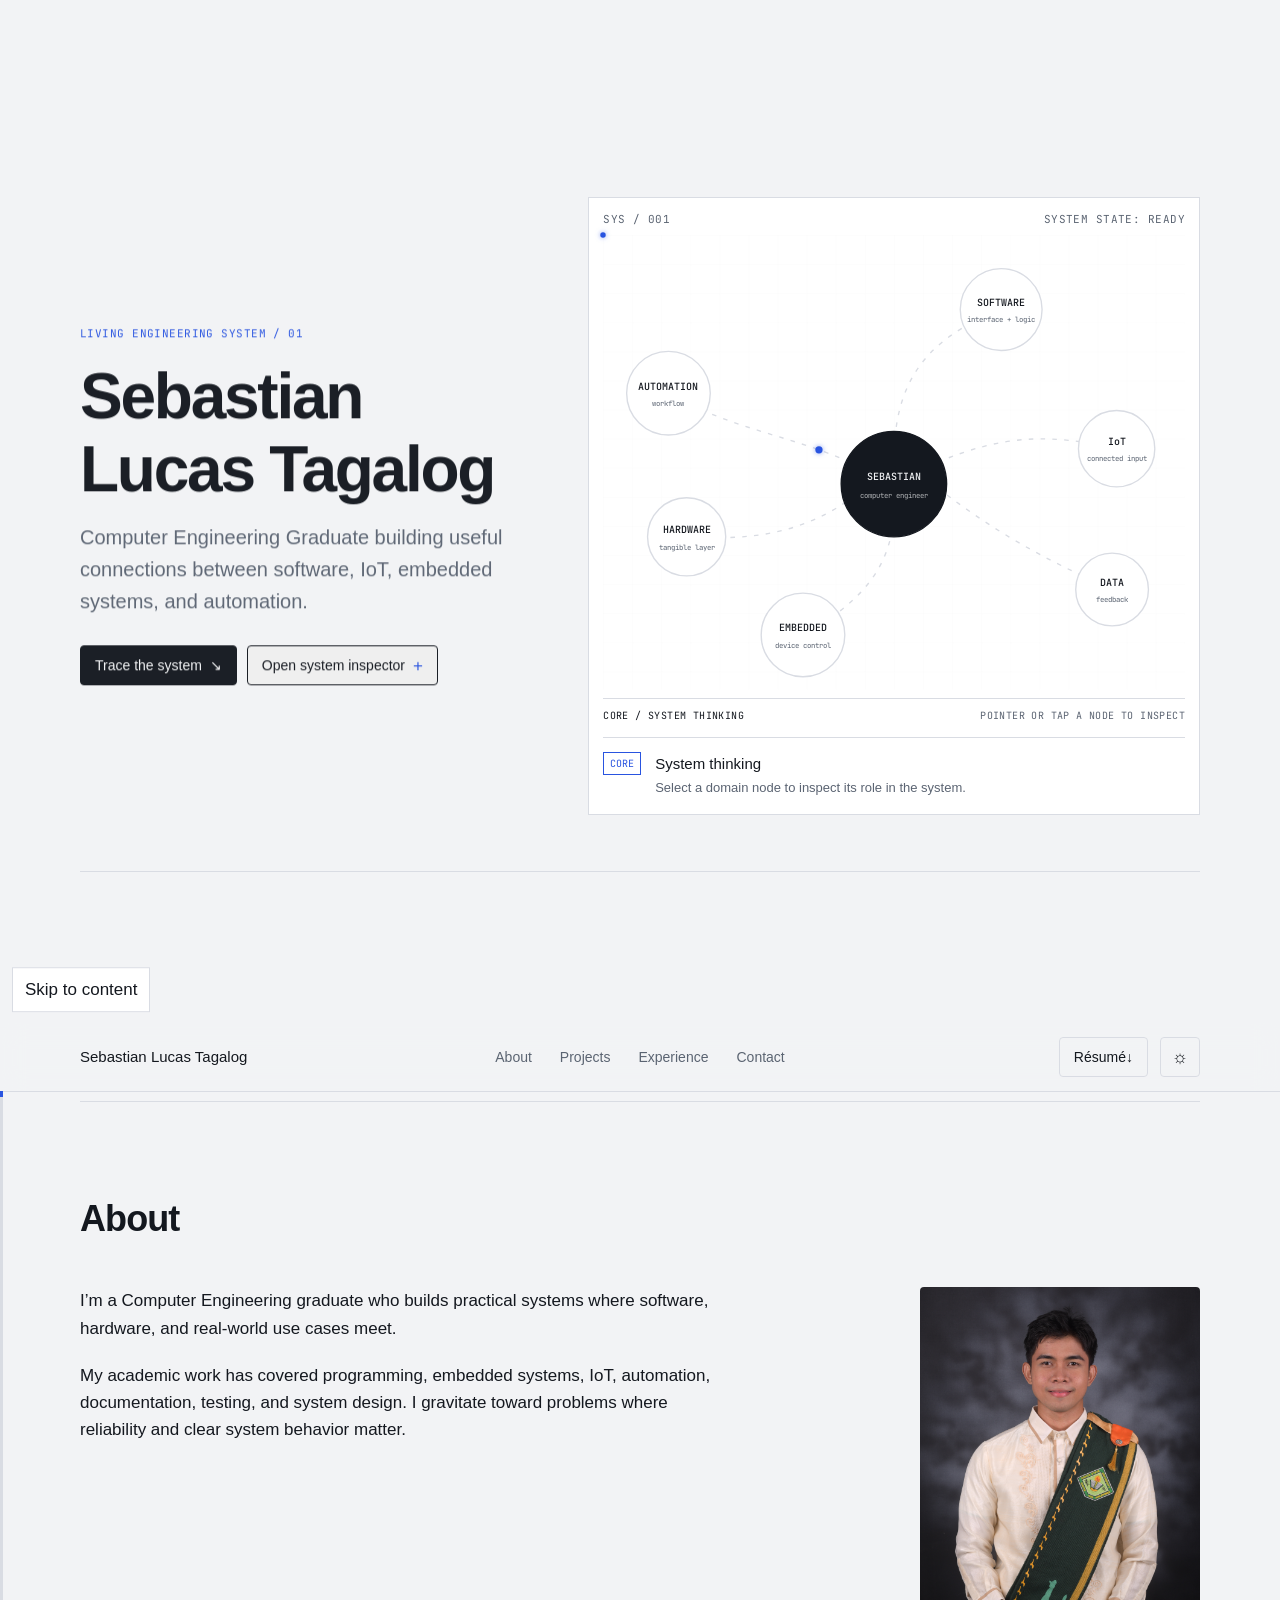
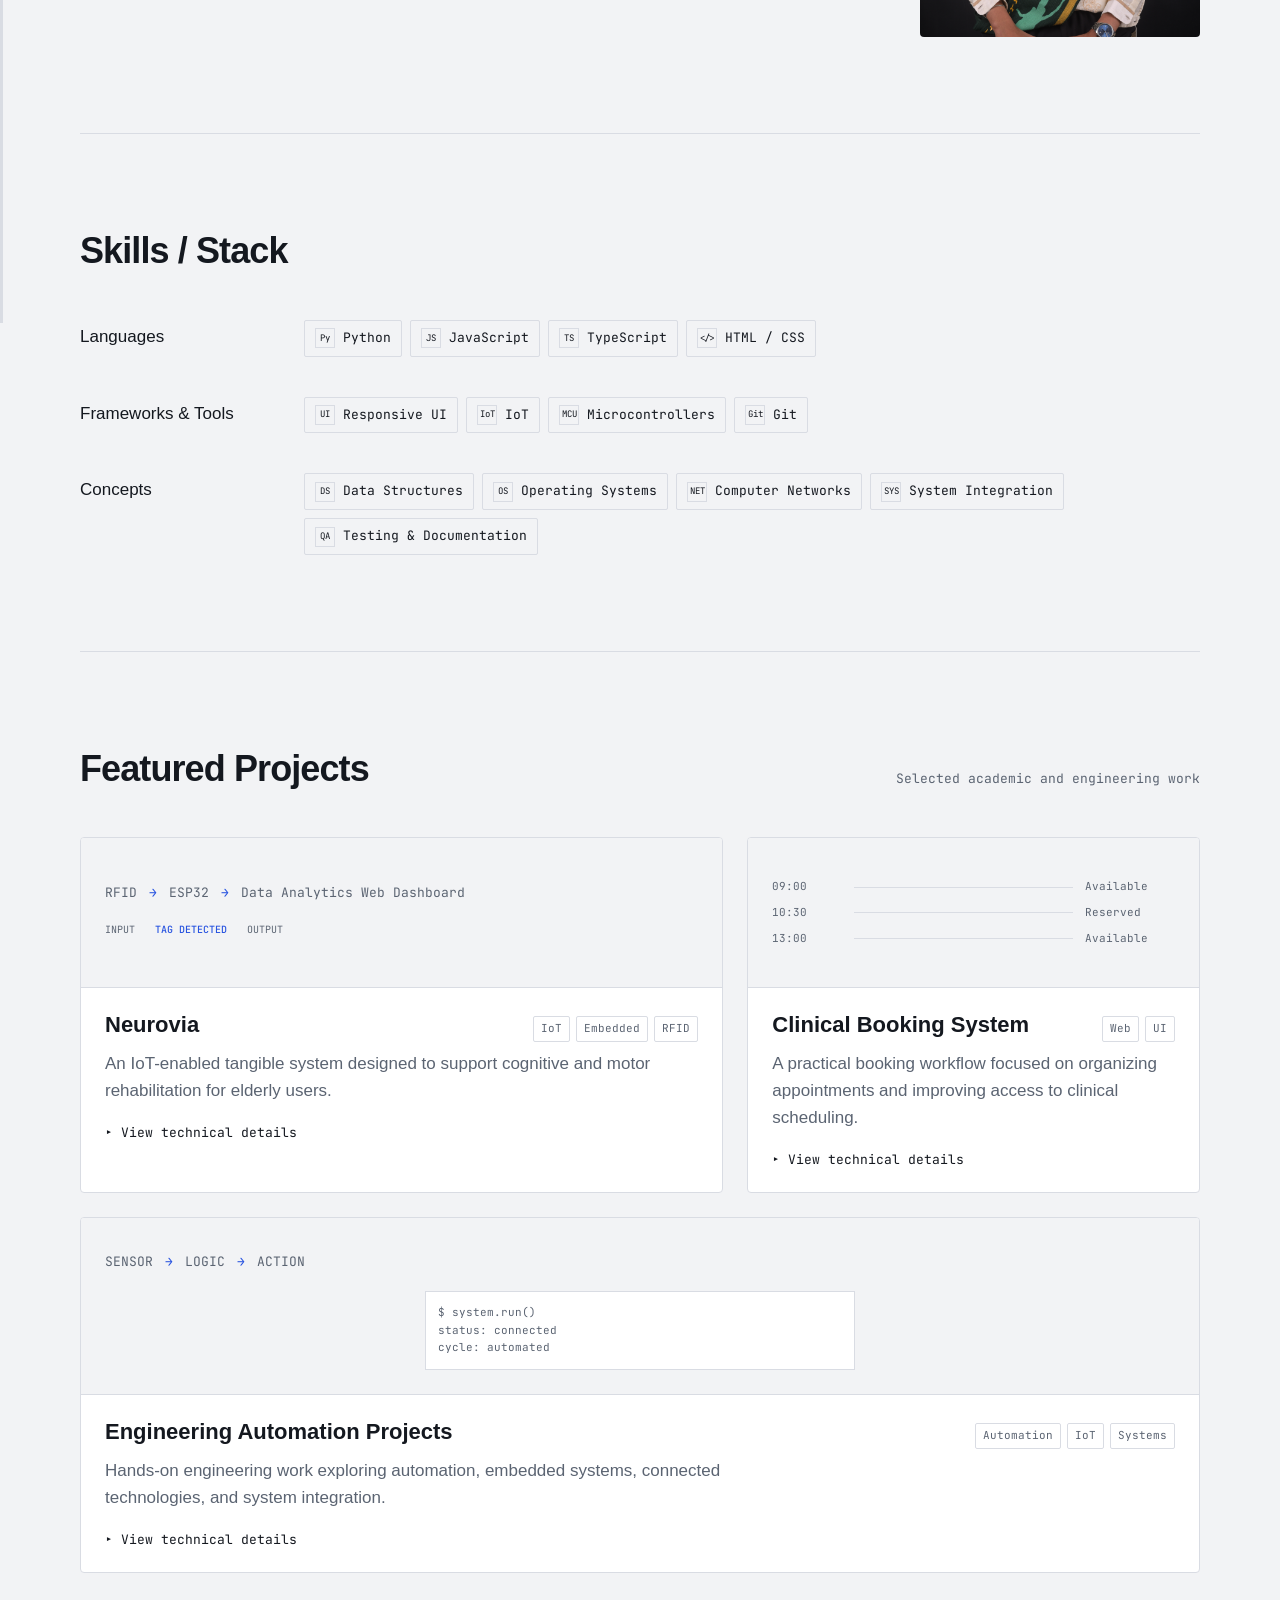
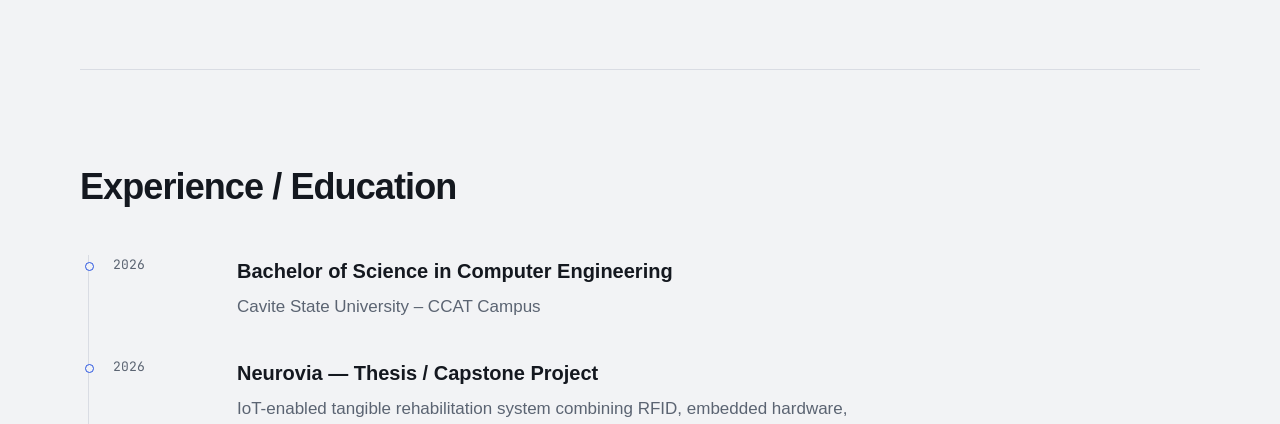
==== about.html @ 6913580d "Add files via upload" ====
<!doctype html><html lang="en"><head><meta charset="utf-8"><meta name="viewport" content="width=device-width, initial-scale=1"><meta http-equiv="refresh" content="0; url=index.html#about"><title>About | Sebastian Lucas Tagalog</title><link rel="canonical" href="index.html#about"></head><body><p>Redirecting to <a href="index.html#about">Sebastian Lucas Tagalog’s portfolio</a>…</p></body></html>
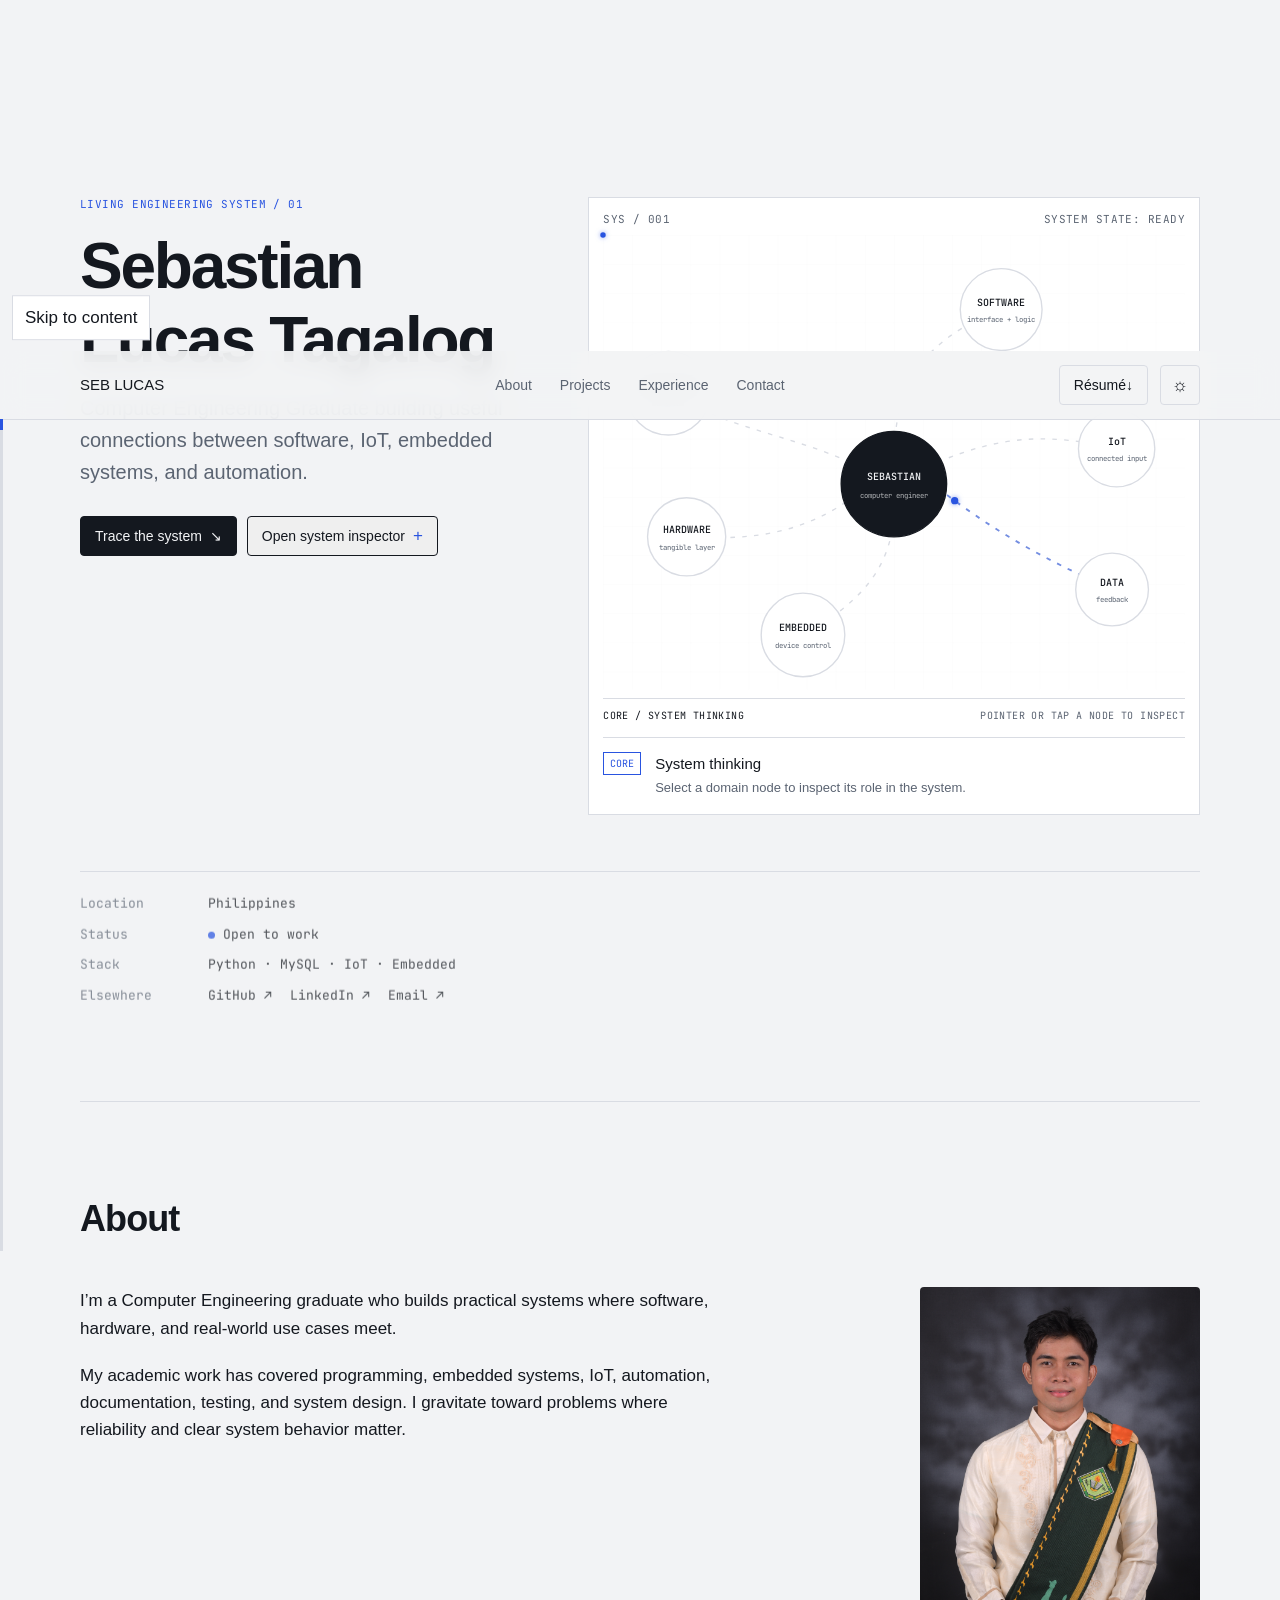
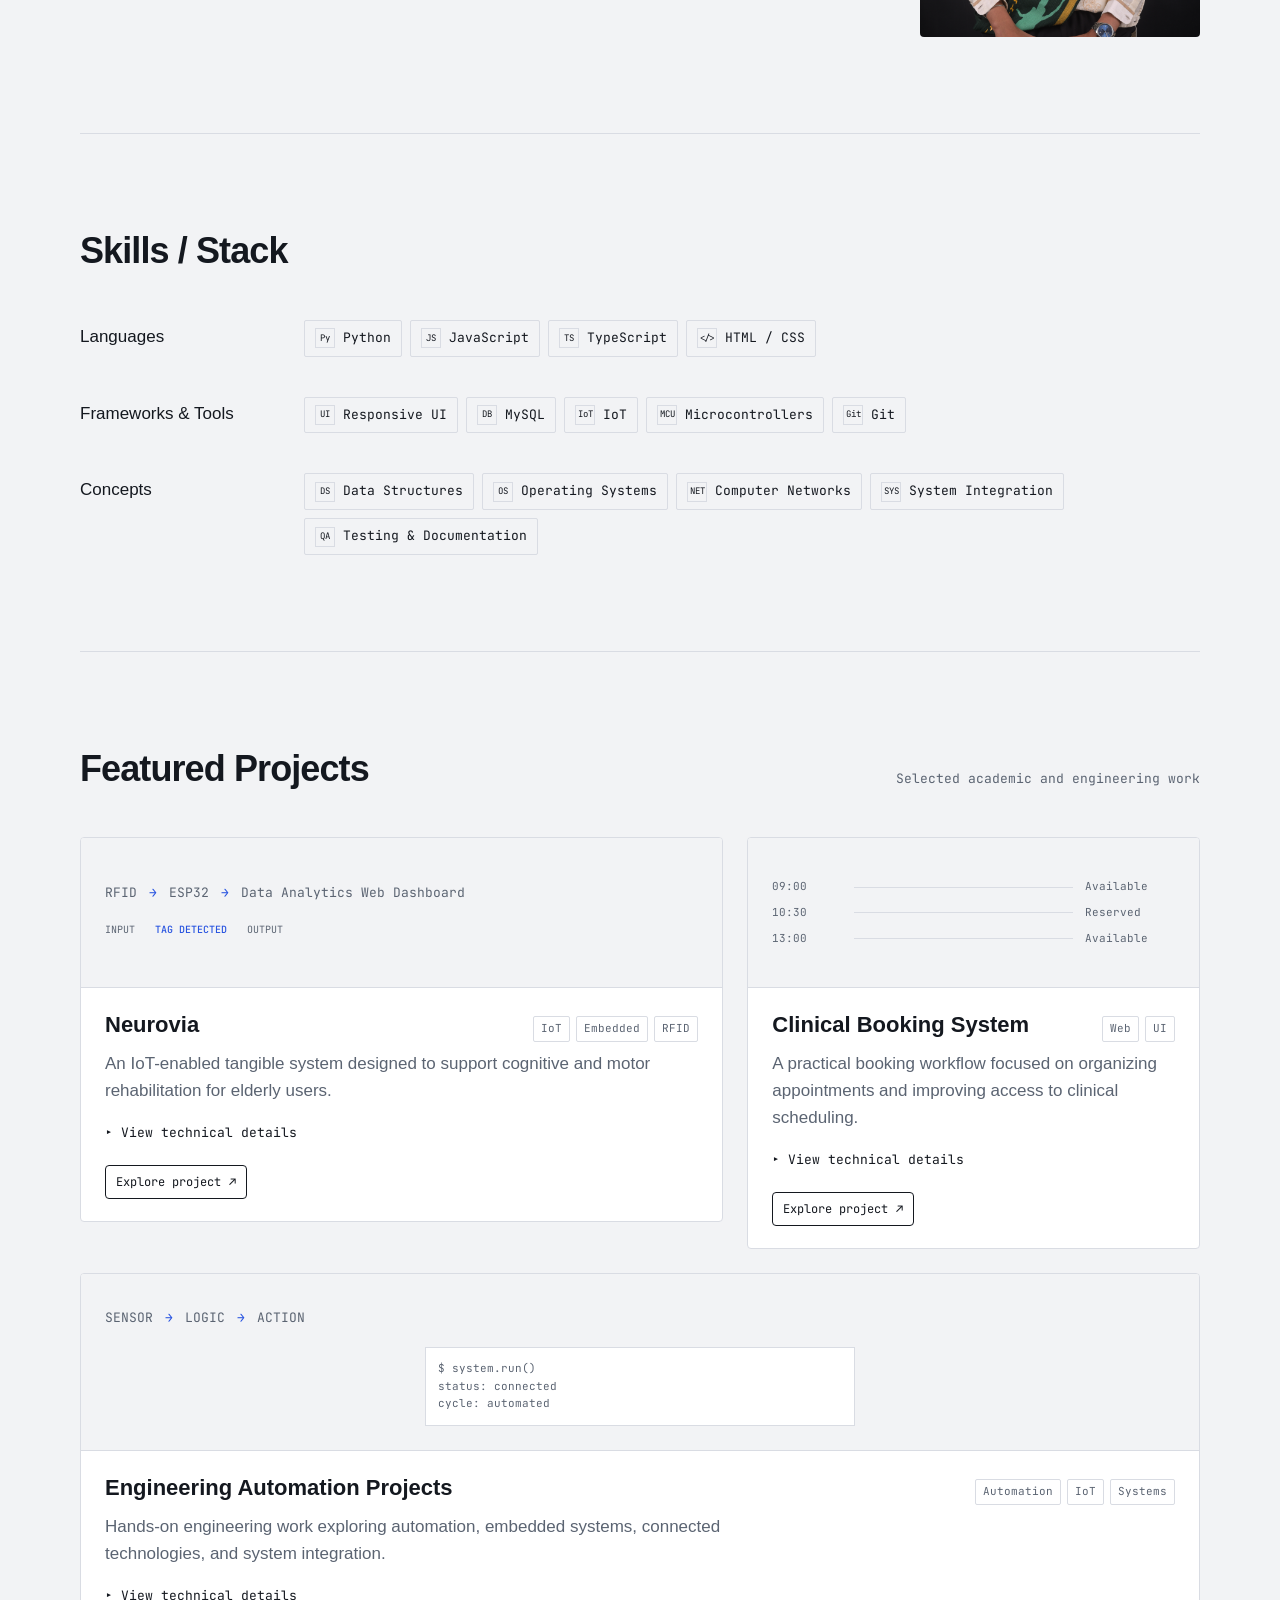
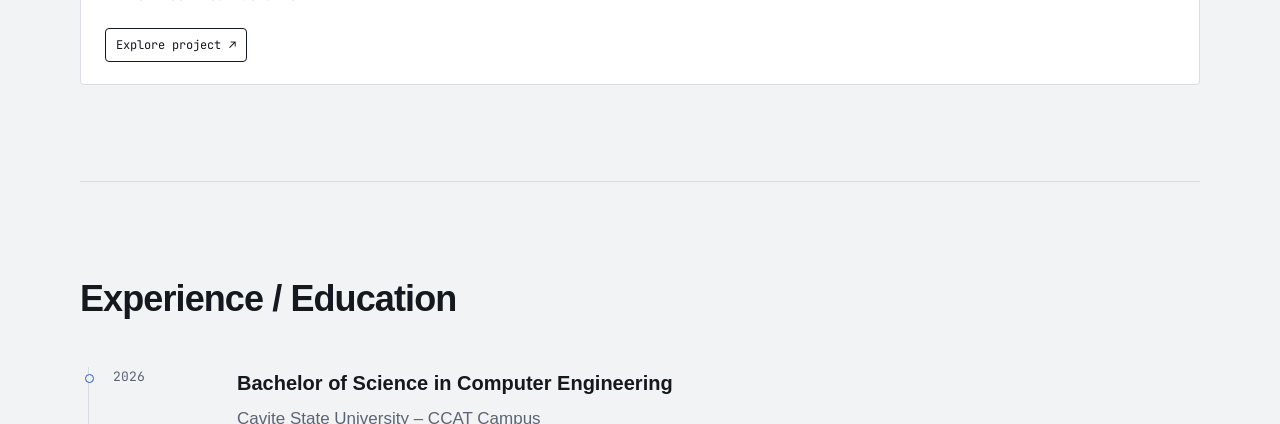
==== commit e3b21f87: "Create favicon" ====
--- a/about.html
+++ b/about.html
@@ -1 +1 @@
-<!doctype html><html lang="en"><head><meta charset="utf-8"><meta name="viewport" content="width=device-width, initial-scale=1"><meta http-equiv="refresh" content="0; url=index.html#about"><title>About | Sebastian Lucas Tagalog</title><link rel="canonical" href="index.html#about"></head><body><p>Redirecting to <a href="index.html#about">Sebastian Lucas Tagalog’s portfolio</a>…</p></body></html>+<!doctype html><html lang="en"><head><meta charset="utf-8"><meta name="viewport" content="width=device-width, initial-scale=1"><meta http-equiv="refresh" content="0; url=index.html#about"><link rel="icon" type="image/png" href="assets/S%20stussy%20inspired.png?v=20260924"><title>About | Sebastian Lucas Tagalog</title><link rel="canonical" href="index.html#about"></head><body><p>Redirecting to <a href="index.html#about">Sebastian Lucas Tagalog’s portfolio</a>…</p></body></html>
